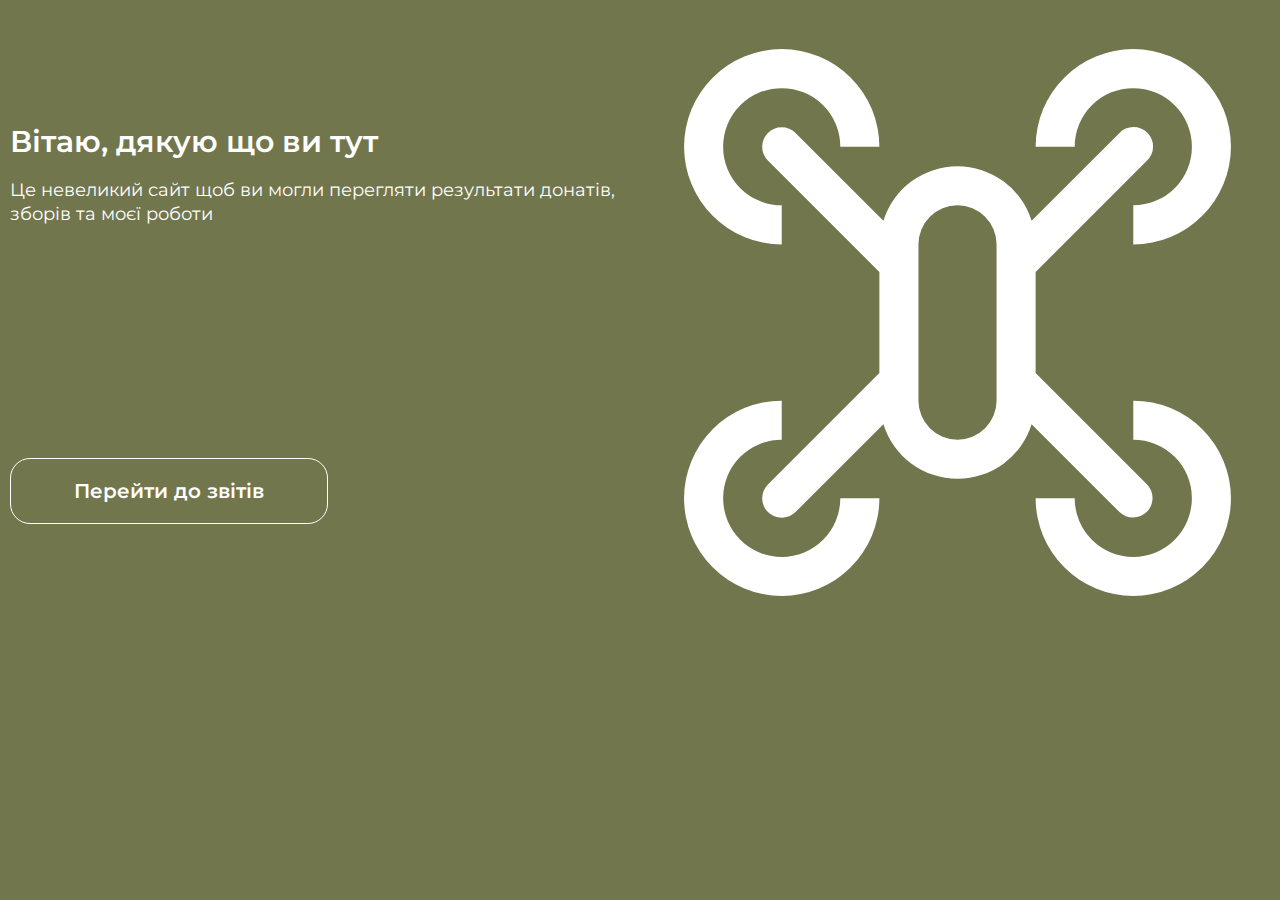
==== index.html @ f6fb6415 "first commit" ====
<!DOCTYPE html>
<html lang="en">
  <head>
    <meta charset="UTF-8" />
    <meta name="viewport" content="width=device-width, initial-scale=1.0" />
    <title>Drone for V</title>
    <link rel="stylesheet" href="/static/css/style.css">
    <link rel="preconnect" href="https://fonts.googleapis.com">
    <link rel="preconnect" href="https://fonts.gstatic.com" crossorigin>
    <link href="https://fonts.googleapis.com/css2?family=Montserrat:ital,wght@0,100..900;1,100..900&display=swap" rel="stylesheet">
  </head>
  <body>
    <!-- <header class="header"></header> -->
    <main class="main">
      <div class="container">
        <div class="main__wrapper">
          <div class="main__text">
            <div class="main__text-wrapper">
              <h2 class="main__title page-title">Вітаю, дякую що ви тут</h2>
              <p class="main__descr page-descr">Це невеликий сайт щоб ви могли перегляти результати донатів, зборів та моєї роботи</p>
            </div>
            <div class="main__button">
              <a class="main__button-link" href="#">Перейти до звітів</a>
            </div>
          </div>
          <div class="main__decoration">
            <img class="main__decoration-img" src="/static/img//drone-svgrepo-com.svg" alt="decoration">
          </div>
        </div>
      </div>
    </main>
    <!-- <footer class="footer"></footer> -->
  </body>
</html>
---- static/css/style.css ----
*,
*::after,
*::before {
  box-sizing: border-box;
}

ul,
ol,
li {
  padding: 0;
  margin: 0;
  list-style: none;
}

h1,
h2,
h3,
h4,
h5,
h6 {
  margin: 0;
  padding: 0;
  font-weight: inherit;
  font-size: inherit;
}

a {
  text-decoration: none;
  color: inherit;
}

p {
  margin: 0;
}

body {
  font-family: "Montserrat";
  font-size: 18px;
  font-weight: 400;
  color: #fff;
  margin: 0;
}

.page-title {
  font-size: 30px;
  font-weight: 600;
  line-height: 32px;
}

.page-descr {
  line-height: 24px;
}

.container {
  max-width: 1280px;
  margin: 0 auto;
}

.main {
  background: #72764d;
  min-height: 100vh;
  padding: 10px;
}
.main__wrapper {
  display: flex;
  justify-content: space-between;
}
.main__title {
  margin-bottom: 20px;
}
.main__decoration-img {
  max-width: 100%;
  height: auto;
}
.main__text {
  display: flex;
  flex-direction: column;
  justify-content: space-around;
}
.main__button-link {
  display: inline-block;
  width: 50%;
  font-size: 20px;
  font-weight: 600;
  text-align: center;
  border: solid 1px #fff;
  border-radius: 20px;
  padding: 20px;
  transition: all 0.3s;
}
.main__button-link:hover {
  width: 80%;
  background-color: #fff;
  color: #72764d;
}

@media (width <= 1020px) {
  .main__wrapper {
    flex-direction: column;
    justify-content: space-between;
  }
}/*# sourceMappingURL=style.css.map */
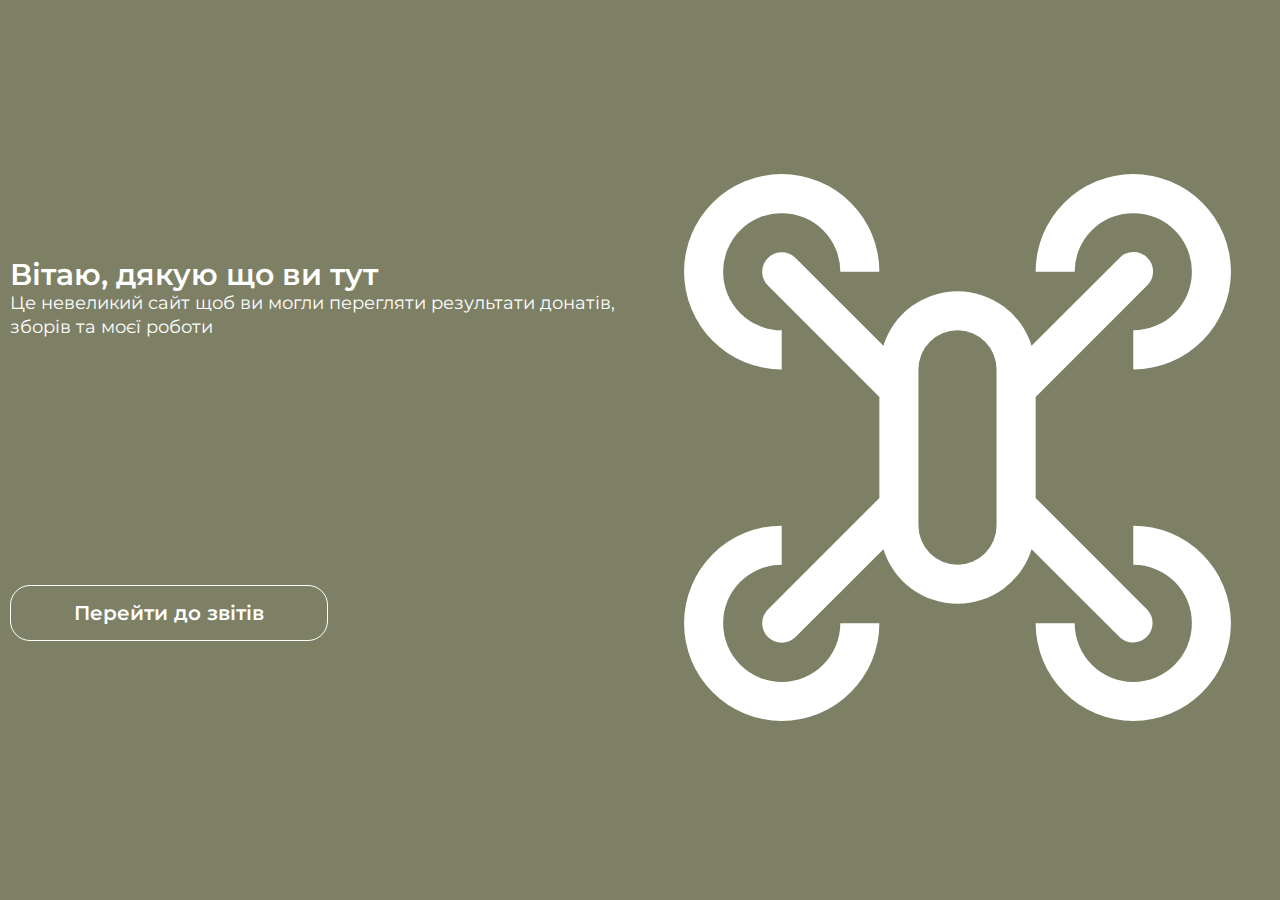
==== commit c8d8ef77: "sec commit" ====
--- a/index.html
+++ b/index.html
@@ -20,7 +20,7 @@
               <p class="main__descr page-descr">Це невеликий сайт щоб ви могли перегляти результати донатів, зборів та моєї роботи</p>
             </div>
             <div class="main__button">
-              <a class="main__button-link" href="#">Перейти до звітів</a>
+              <a class="main__button-link" href="/reports.html">Перейти до звітів</a>
             </div>
           </div>
           <div class="main__decoration">
--- a/static/css/style.css
+++ b/static/css/style.css
@@ -1,3 +1,4 @@
+@charset "UTF-8";
 *,
 *::after,
 *::before {
@@ -47,8 +48,36 @@
   line-height: 32px;
 }
 
+.box-title {
+  font-size: 22px;
+  font-weight: 600;
+  line-height: 32px;
+}
+
 .page-descr {
   line-height: 24px;
+}
+
+.breadcrumb {
+  font-size: 16px;
+  padding: 15px;
+}
+.breadcrumb__list {
+  display: flex;
+  align-items: center;
+}
+.breadcrumb__item {
+  position: relative;
+}
+.breadcrumb__item:not(:last-child)::after {
+  margin: 0 0.25rem;
+  content: "〉";
+}
+.breadcrumb__item:not(:last-child):hover {
+  color: #d9d9d9;
+}
+.breadcrumb__link {
+  text-decoration: underline;
 }
 
 .container {
@@ -57,16 +86,15 @@
 }
 
 .main {
-  background: #72764d;
+  background: #7d8064;
   min-height: 100vh;
   padding: 10px;
+  display: flex;
+  align-items: center;
 }
 .main__wrapper {
   display: flex;
   justify-content: space-between;
-}
-.main__title {
-  margin-bottom: 20px;
 }
 .main__decoration-img {
   max-width: 100%;
@@ -85,18 +113,73 @@
   text-align: center;
   border: solid 1px #fff;
   border-radius: 20px;
-  padding: 20px;
+  padding: 15px;
   transition: all 0.3s;
 }
 .main__button-link:hover {
   width: 80%;
   background-color: #fff;
-  color: #72764d;
+  color: #7d8064;
 }
 
-@media (width <= 1020px) {
+.main-reports {
+  display: block;
+}
+
+.reports {
+  padding: 40px 20px;
+}
+.reports__wrapper {
+  display: grid;
+  grid-template-columns: repeat(2, 1fr);
+  grid-template-rows: repeat(3, 3fr);
+  gap: 20px;
+}
+.reports__item {
+  padding: 10px 15px 25px;
+  border: solid 1px #fff;
+  border-radius: 10px;
+  display: flex;
+  flex-direction: column;
+  gap: 20px;
+  justify-content: space-between;
+}
+.reports__item-photo {
+  width: 100%;
+  height: auto;
+}
+
+@media (max-width: 1020px) {
   .main__wrapper {
     flex-direction: column;
-    justify-content: space-between;
+    justify-content: center;
+    gap: 50px;
+  }
+  .main__text {
+    align-items: center;
+    gap: 20px;
+  }
+  .main__title {
+    margin-bottom: 20px;
+  }
+  .main__button {
+    width: 100%;
+  }
+  .main__button-link {
+    width: 100%;
+  }
+  .main__button-link:hover {
+    width: 100%;
+  }
+}
+@media (max-width: 720px) {
+  .reports {
+    padding: 20px 10px;
+  }
+  .reports__wrapper {
+    grid-template-columns: 1fr;
+  }
+  .reports__item-decription, .reports__item-btn {
+    font-size: 16px;
   }
 }/*# sourceMappingURL=style.css.map */